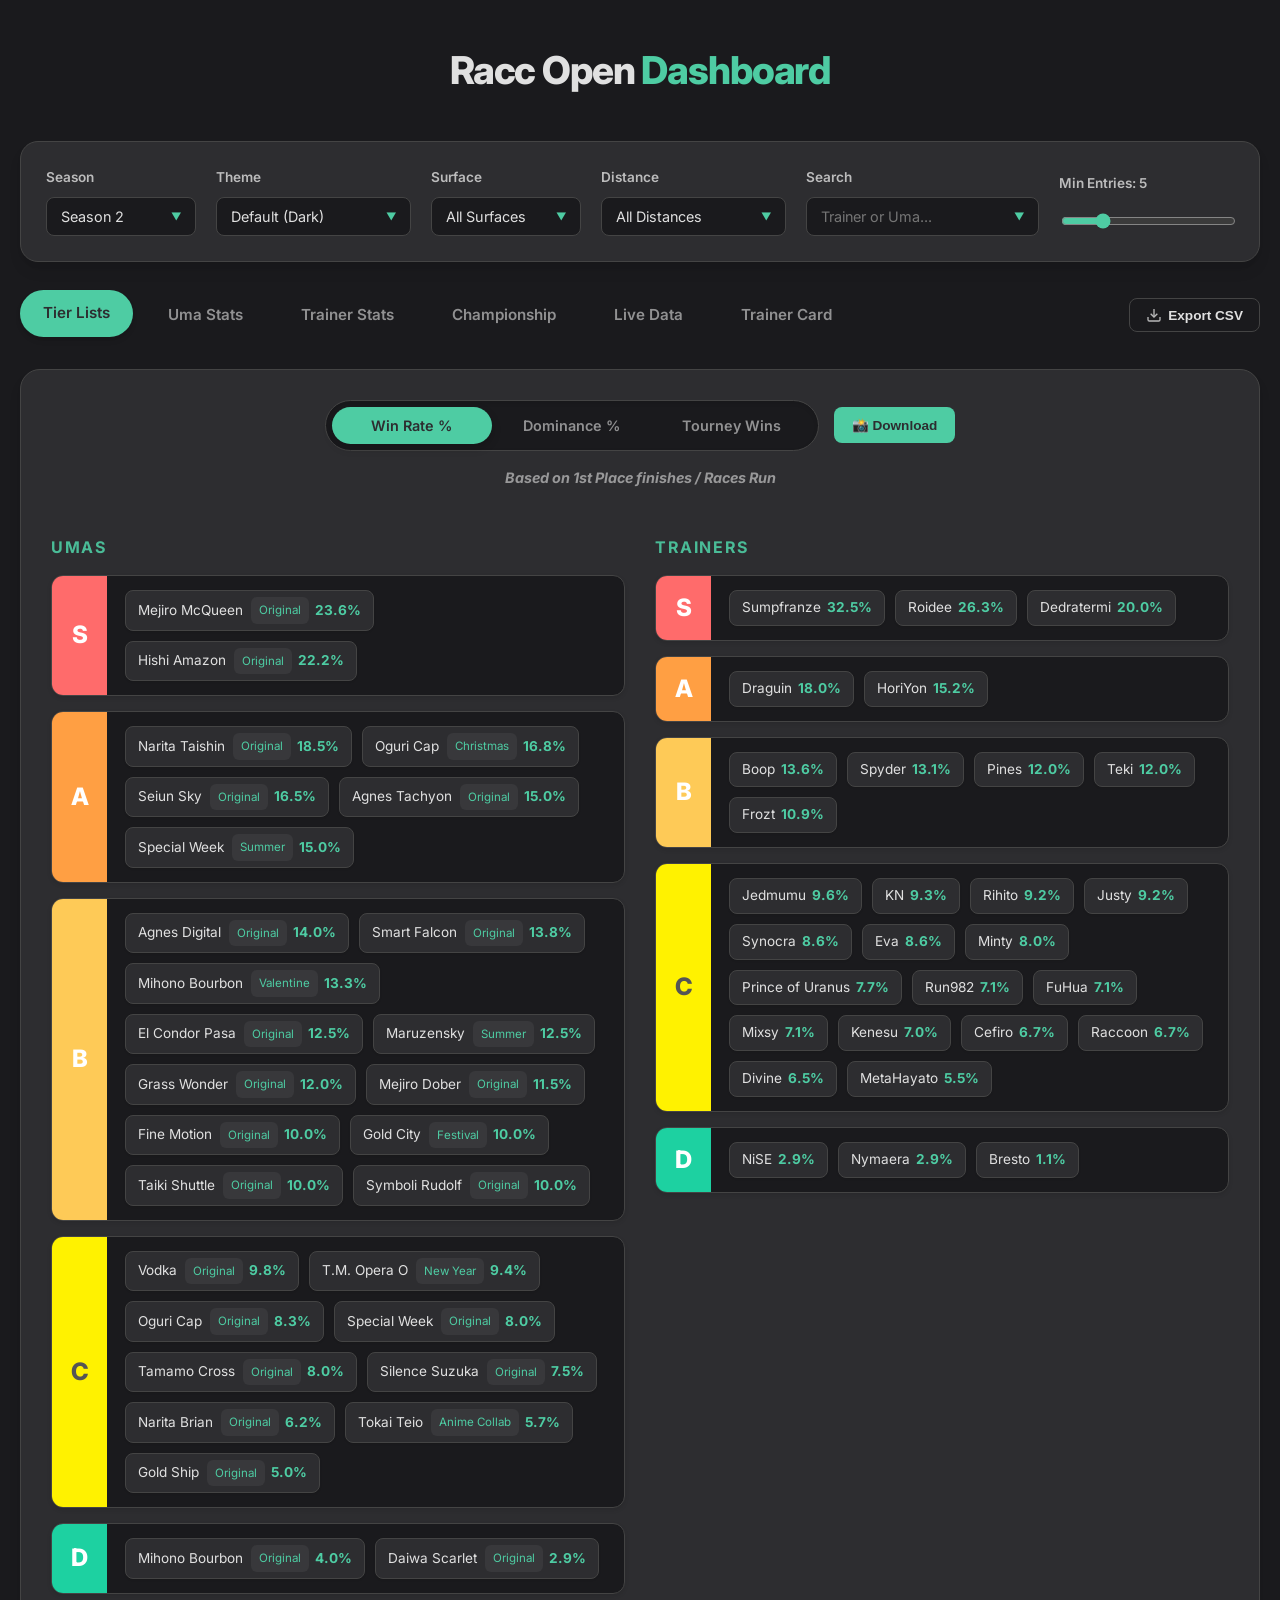
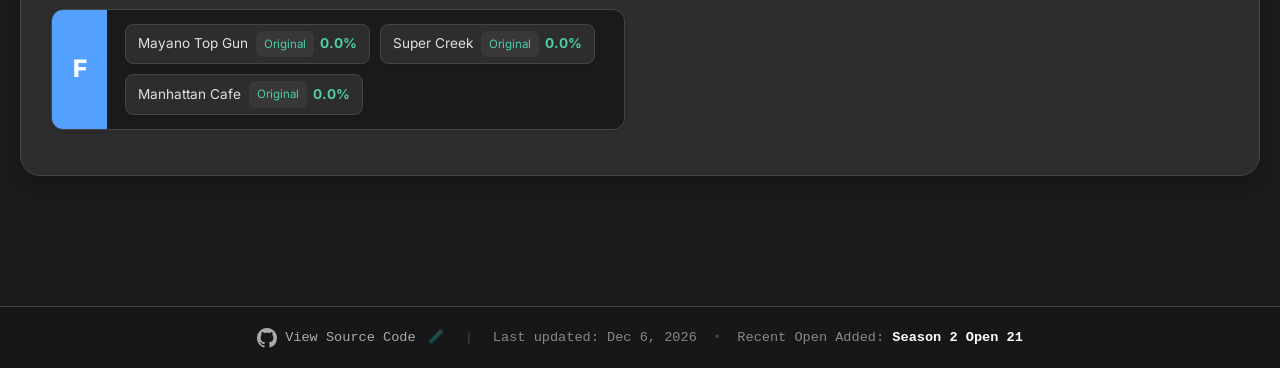
==== index.html @ 09146127 "refactor: hide ai summary button" ====
<!DOCTYPE html>
<html lang="en">
<head>
    <meta charset="UTF-8">
    <meta name="viewport" content="width=device-width, initial-scale=1.0">
    <title>Racc Open Analysis</title>
    <link rel="icon" type="image/png" href="icon.png">
    <link rel="preconnect" href="https://fonts.googleapis.com">
    <link rel="preconnect" href="https://fonts.gstatic.com" crossorigin>
    <link href="https://fonts.googleapis.com/css2?family=Inter:wght@400;500;600;700&display=swap" rel="stylesheet">
    <link rel="stylesheet" href="style.css">
    
    <style>
        #main-footer {
            margin-top: 60px;
            padding: 20px 15px;
            border-top: 1px solid var(--border-color);
            background: rgba(0, 0, 0, 0.1);
            color: #888;
            font-family: monospace;
            font-size: 0.85rem;
        }
        .footer-content {
            display: flex;
            flex-direction: column;
            align-items: center;
            gap: 12px;
        }
        .github-link {
            text-decoration: none;
            color: #aaa;
            display: inline-flex;
            align-items: center;
            gap: 8px;
            transition: color 0.2s;
        }
        .github-link:hover { color: #fff; }
        .divider { color: #444; margin: 0 8px; }
        .secret-link { text-decoration: none; opacity: 0.3; transition: opacity 0.2s; }
        .secret-link:hover { opacity: 1; }
        @media (min-width: 600px) {
            .footer-content { flex-direction: row; justify-content: center; }
        }
    </style>
<script src="https://cdnjs.cloudflare.com/ajax/libs/html2canvas/1.4.1/html2canvas.min.js"></script>
</head>
<body>

<div class="container">
    <header class="app-header">
        <h1>Racc Open <span class="highlight">Dashboard</span></h1>
        <div class="header-decoration"></div>
    </header>
    
    <div class="controls">
        <div class="control-group">
            <label>Season</label>
            <div class="select-wrapper">
                <select id="seasonSelector" onchange="switchSeason()">
                    <option value="all">All Seasons</option>
                    <option value="s1">Season 1</option>
                    <option value="s2" selected>Season 2</option>
                </select>
            </div>
        </div>

        <div class="control-group">
            <label>Theme</label>
            <div class="select-wrapper">
                <select id="themeSelector" onchange="switchTheme()">
                <option value="">Default (Dark)</option>
                <option value="ram">Ram (Pink)</option>
                <option value="rem">Rem (Blue)</option>
                <option value="oguri">Oguri Cap (Ice Blue)</option>
                <option value="coffee">Coffee (Brown)</option>
                <option value="nice-nature">Nice Nature (Green/Red)</option>
                <option value="miku">Miku (Teal)</option>
                <option value="teto">Teto (Red)</option>
                <option value="macchiato">Macchiato (Purple)</option>
                <option value="hina">Hina (Violet)</option>
                <option value="manga">Manga (B&W)</option>
                <option value="succubus">Succubus (Dark/Pink)</option>
                </select>
            </div>
        </div>
        <div class="control-group">
            <label>Surface</label>
            <div class="select-wrapper">
                <select id="surfaceFilter" onchange="updateData()">
                    <option value="All">All Surfaces</option>
                    <option value="Turf">Turf</option>
                    <option value="Dirt">Dirt</option>
                </select>
            </div>
        </div>
        <div class="control-group">
            <label>Distance</label>
            <div class="select-wrapper">
                <select id="lengthFilter" onchange="updateData()">
                    <option value="All">All Distances</option>
                    <option value="Short">Short (≤1400m)</option>
                    <option value="Mile">Mile (1401-1800m)</option>
                    <option value="Medium">Medium (1801-2400m)</option>
                    <option value="Long">Long (>2400m)</option>
                </select>
            </div>
        </div>

        <div class="control-group" style="flex: 2;">
            <label>Search</label>
            <div class="select-wrapper">
                <input type="text" id="searchInput" onkeyup="updateData(); renderStatsTable();" placeholder="Trainer or Uma..." style="width: 100%; padding: 10px 14px; background-color: var(--bg-color); color: var(--text-color); border: 1px solid var(--border-color); border-radius: 8px; font-family: inherit; box-sizing: border-box; font-size: 0.9rem;">
            </div>
        </div>
        
        <div class="control-group slider-group" style="flex: 1.5;">
            <label>Min Entries: <span id="minEntriesVal">5</span></label>
            <div class="slider-container" style="padding-top: 8px;">
                <input type="range" id="minEntries" min="1" max="20" value="5" oninput="updateData()">
            </div>
        </div>
    </div>

    <div class="tabs">
        <div style="display: flex; gap: 12px; flex-wrap: wrap;">
            <div class="tab active" onclick="switchTab('tier-lists')">Tier Lists</div>
            <div class="tab" onclick="switchTab('uma-stats')">Uma Stats</div>
            <div class="tab" onclick="switchTab('trainer-stats')">Trainer Stats</div>
            <div class="tab" onclick="switchTab('championship')">Championship</div>
            <div class="tab" onclick="switchTab('live-data')">Live Data</div>
            <div class="tab" onclick="switchTab('trainer-card')">Trainer Card</div>
        </div>
        <button onclick="exportCurrentTableToCSV()" class="copy-btn" style="height: fit-content; padding: 8px 16px; font-weight: 600;">
            <svg width="16" height="16" viewBox="0 0 24 24" fill="none" stroke="currentColor" stroke-width="2"><path d="M21 15v4a2 2 0 0 1-2 2H5a2 2 0 0 1-2-2v-4"></path><polyline points="7 10 12 15 17 10"></polyline><line x1="12" y1="15" x2="12" y2="3"></line></svg>
            Export CSV
        </button>
    </div>

    <div id="tier-lists" class="view-section active">
        <div class="card" id="tierListCard" style="position: relative;">
            <div class="tier-switch-wrapper" style="flex-wrap: wrap; gap: 15px; align-items: center; margin-bottom: 30px;">
                <div class="tier-switch" style="margin: 0; flex: 1; min-width: 250px; max-width: 480px;">
                    <div class="glider" id="tierGlider"></div>
                    <button class="switch-option active" onclick="setTierView(0)">Win Rate %</button>
                    <button class="switch-option" onclick="setTierView(1)">Dominance %</button>
                    <button class="switch-option" onclick="setTierView(2)">Tourney Wins</button>
                </div>
                <button data-html2canvas-ignore="true" onclick="downloadTierList()" class="copy-btn" style="background: var(--accent-color); color: var(--card-bg); font-weight: bold; border: none; padding: 10px 18px; font-size: 0.85rem; height: fit-content;">
                    📸 Download
                </button>
            </div>

            <div class="tier-view active" id="view-wr">
                <h3 class="tier-subhead">Based on 1st Place finishes / Races Run</h3>
                <div class="grid-container">
                    <div>
                        <h3 class="section-title">Umas</h3>
                        <div id="umaTierListWR"></div>
                    </div>
                    <div>
                        <h3 class="section-title">Trainers</h3>
                        <div id="trainerTierListWR"></div>
                    </div>
                </div>
            </div>

            <div class="tier-view" id="view-dom">
                <h3 class="tier-subhead">Based on % of Opponents Beaten</h3>
                <div class="grid-container">
                    <div>
                        <h3 class="section-title">Umas</h3>
                        <div id="umaTierListDom"></div>
                    </div>
                    <div>
                        <h3 class="section-title">Trainers</h3>
                        <div id="trainerTierListDom"></div>
                    </div>
                </div>
            </div>

            <div class="tier-view" id="view-champ">
                <h3 class="tier-subhead">Based on Tournament Victories</h3>
                <div class="grid-container">
                    <div>
                        <h3 class="section-title">Umas</h3>
                        <div id="umaTierListChamp"></div>
                    </div>
                    <div>
                        <h3 class="section-title">Trainers</h3>
                        <div id="trainerTierListChamp"></div>
                    </div>
                </div>
            </div>
        </div>
    </div>

    <div id="uma-stats" class="view-section">
        <div class="card table-card">
            <h2 style="margin-bottom: 20px;">Uma Statistics</h2>
            <div class="table-wrapper">
                <table id="umaTable">
                <thead>
                    <tr>
                        <th onclick="sortTable('umaTable', 0)">Name</th>
                        <th onclick="sortTable('umaTable', 1, true)">Picks</th>
                        <th onclick="sortTable('umaTable', 2, true)">Pick Rate %</th> 
                        <th onclick="sortTable('umaTable', 3, true)">True Pick %</th>
                        <th onclick="sortTable('umaTable', 4, true)">Wins</th>
                        <th onclick="sortTable('umaTable', 5, true)">Win Rate %</th>
                        <th onclick="sortTable('umaTable', 6, true)">Dominance %</th>
                        <th onclick="sortTable('umaTable', 7, true)">Avg Rank</th>
                        <th onclick="sortTable('umaTable', 8)">Best Tourney</th>
                        <th onclick="sortTable('umaTable', 9, true)">Tourney Win %</th>
                        <th onclick="sortTable('umaTable', 10, true)">Ban Rate</th>
                        <th onclick="sortTable('umaTable', 11, true)">Presence</th>
                    </tr>
                </thead>
                <tbody></tbody>
            </table>
            </div>
        </div>
    </div>

    <div id="trainer-stats" class="view-section">
        <div class="card table-card">
            <h2 style="margin-bottom: 20px;">Trainer Statistics</h2>
            <div class="table-wrapper">
               <table id="trainerTable">
                    <thead>
                        <tr>
                            <th onclick="sortTable('trainerTable', 0)">Trainer</th>
                            <th onclick="sortTable('trainerTable', 1, true)">Entries</th>
                            <th onclick="sortTable('trainerTable', 2, true)">Wins</th>
                            <th onclick="sortTable('trainerTable', 3, true)">Win Rate %</th>
                            <th onclick="sortTable('trainerTable', 4, true)">Dominance %</th> 
                            <th onclick="sortTable('trainerTable', 5, true)">Avg Rank</th>
                            <th onclick="sortTable('trainerTable', 6)">Best Tourney</th>
                            <th onclick="sortTable('trainerTable', 7, true)">Tourney Win %</th>
                            <th>Most Picked</th>
                            <th>Best Uma</th>
                        </tr>
                    </thead>
                    <tbody></tbody>
                </table>
            </div>
        </div>
    </div>

    <div id="championship" class="view-section">
        <div class="card table-card">
            <h2 style="margin-bottom: 20px;">🏆 Championship Standings</h2>
            <div class="table-wrapper">
                <table id="champTable" class="stats-table">
                    <thead>
                        <tr>
                            <th onclick="sortTable('champTable', 0, true)">Rank</th>
                            <th onclick="sortTable('champTable', 1)">Trainer</th>
                            <th onclick="sortTable('champTable', 2, true)">Races</th>
                            <th onclick="sortTable('champTable', 3, true)">Total Points</th>
                            <th onclick="sortTable('champTable', 4, true)">Avg Pts</th>
                        </tr>
                    </thead>
                    <tbody id="points-table-body">
                    </tbody>
                </table>
            </div>
        </div>
    </div>

    <div id="live-data" class="view-section">
        <div id="liveDataOutput">
            <div style="text-align:center; padding:30px; color:var(--text-color); opacity:0.7; font-size: 1rem;">
                Connecting to Firebase...
            </div>
        </div>
    </div>

    <div id="trainer-card" class="view-section">
        <div class="card" style="display: flex; flex-direction: column; align-items: center; gap: 20px;">
            <div style="display: flex; gap: 15px; align-items: center; width: 100%; justify-content: center; flex-wrap: wrap;">
                <label style="margin: 0; font-size: 0.95rem;">Select Trainer:</label>
                <div class="select-wrapper" style="min-width: 200px;">
                    <select id="cardTrainerSelector" onchange="updateTrainerCard()"></select>
                </div>
               <button onclick="downloadTrainerCard()" class="copy-btn" style="background: var(--accent-color); color: var(--card-bg); font-weight: bold; border: none; padding: 10px 20px; font-size: 0.9rem;">
                    📸 Download Card
                </button>
                <button onclick="generateAiScoutReport()" id="aiScoutBtn" class="copy-btn" style="display: none; background: #a855f7; color: #fff; font-weight: bold; border: none; padding: 10px 20px; font-size: 0.9rem;">
                    🤖 AI Scout Report
                </button>
            </div>

            <div id="captureCard" class="tc-container">
                <div class="tc-header">
                    <div id="tc-avatar" class="tc-avatar-placeholder" onclick="secretAiUnlock()"></div>
                    <div class="tc-title">
                        <h2 id="tc-name">Trainer Name</h2>
                        <div class="tc-subtitle">Racc Open Competitor</div>
                    </div>
                </div>

                <div id="tc-ai-report" style="display: none; background: rgba(168, 85, 247, 0.15); border-left: 4px solid #a855f7; padding: 15px; margin-bottom: 20px; border-radius: 0 8px 8px 0; font-size: 0.9rem; line-height: 1.5;">
    </div>
                
                <div class="tc-body">
                    <div class="tc-sidebar">
                        <div class="tc-stats-grid">
                            <div class="tc-stat-box">
                                <div class="tc-stat-label">Win Rate</div>
                                <div class="tc-stat-value" id="tc-wr">0.0%</div>
                            </div>
                            <div class="tc-stat-box">
                                <div class="tc-stat-label">Avg Rank</div>
                                <div class="tc-stat-value" id="tc-avg-pos">-</div>
                            </div>
                            <div class="tc-stat-box">
                                <div class="tc-stat-label">Dominance</div>
                                <div class="tc-stat-value" id="tc-dom">0.0%</div>
                            </div>
                            <div class="tc-stat-box">
                                <div class="tc-stat-label">Tourney Wins</div>
                                <div class="tc-stat-value" id="tc-twins">0</div>
                            </div>
                        </div>

                        <div class="tc-favorites">
                            <div class="tc-fav-item">
                                <span class="tc-stat-label">Ace (Most Wins)</span>
                                <div id="tc-ace" class="tc-fav-content">-</div>
                            </div>
                            <div class="tc-fav-item">
                                <span class="tc-stat-label">Favorite (Most Picked)</span>
                                <div id="tc-fav" class="tc-fav-content">-</div>
                            </div>
                        </div>
                    </div>

                    <div class="tc-lists">
                        <div class="tc-list-card">
                            <div class="tc-stat-label" style="font-size: 0.85rem; margin-bottom: 10px; color: var(--accent-color);">Top Performing Umas</div>
                            <div class="tc-list-header">
                                <span style="flex: 2;">Uma Used</span>
                                <span style="flex: 1; text-align: center;">Avg Rank</span>
                                <span style="flex: 1; text-align: center;">Avg Pts</span>
                                <span style="flex: 1; text-align: right;">Dom</span>
                            </div>
                            <div id="tc-umas-list"></div>
                        </div>

                        <div class="tc-list-card">
                            <div class="tc-stat-label" style="font-size: 0.85rem; margin-bottom: 10px; color: var(--accent-color);">Best Tournaments</div>
                            <div class="tc-list-header">
                                <span style="flex: 1.5;">Tourney</span>
                                <span style="flex: 1.5;">Uma(s)</span>
                                <span style="flex: 1; text-align: center;">Tot Pts</span>
                                <span style="flex: 1; text-align: right;">Dom</span>
                            </div>
                            <div id="tc-tourneys-list"></div>
                        </div>
                    </div>
                </div>

                <div class="tc-footer">
                    Racc Open • Season Stats
                </div>
            </div>
        </div>
    </div>
</div>

<footer id="main-footer">
    <div class="footer-content">
        <a href="https://github.com/darkred1145/racc-open-stats" target="_blank" class="github-link">
            <svg height="20" width="20" viewBox="0 0 16 16" fill="currentColor">
                <path d="M8 0C3.58 0 0 3.58 0 8c0 3.54 2.29 6.53 5.47 7.59.4.07.55-.17.55-.38 0-.19-.01-.82-.01-1.49-2.01.37-2.53-.49-2.69-.94-.09-.23-.48-.94-.82-1.13-.28-.15-.68-.52-.01-.53.63-.01 1.08.58 1.23.82.72 1.21 1.87.87 2.33.66.07-.52.28-.87.51-1.07-1.78-.2-3.64-.89-3.64-3.95 0-.87.31-1.59.82-2.15-.08-.2-.36-1.02.08-2.12 0 0 .67-.21 2.2.82.64-.18 1.32-.27 2-.27.68 0 1.36.09 2 .27 1.53-1.04 2.2-.82 2.2-.82.44 1.1.16 1.92.08 2.12.51.56.82 1.27.82 2.15 0 3.07-1.87 3.75-3.65 3.95.29.25.54.73.54 1.48 0 1.07-.01 1.93-.01 2.2 0 .21.15.46.55.38A8.013 8.013 0 0016 8c0-4.42-3.58-8-8-8z"></path>
            </svg>
            <span>View Source Code</span>
        </a>
        <a href="teambuilder.html" class="secret-link" title="Secret Lab">🧪</a>
        <span class="divider">|</span>
        <div class="footer-info">
            <span id="lastUpdated">Loading date...</span>
            <span class="divider">•</span>
            <span id="recentOpen"></span>
        </div>
    </div>
</footer>

<script>
    const repoOwner = "darkred1145";
    const repoName = "racc-open-stats";
    const recentOpenName = "Season 2 Open 21"; 
    document.getElementById("recentOpen").innerHTML = `Recent Open Added: <span style="color: #fff; font-weight: bold;">${recentOpenName}</span>`;

    async function fetchLastCommitDate() {
        const footerDateEl = document.getElementById("lastUpdated");
        try {
            const response = await fetch(`https://api.github.com/repos/${repoOwner}/${repoName}/commits?per_page=1`);
            if (!response.ok) throw new Error("GitHub API Limit or Network Error");
            const data = await response.json();
            const commitDate = new Date(data[0].commit.author.date);
            const dateStr = commitDate.toLocaleDateString(undefined, { year: 'numeric', month: 'short', day: 'numeric' });
            footerDateEl.innerText = `Last updated: ${dateStr}`;
        } catch (error) {
            console.warn("Could not fetch GitHub date, using fallback.", error);
            const docDate = new Date(document.lastModified);
            footerDateEl.innerText = `Last updated: ${docDate.toLocaleDateString(undefined, { year: 'numeric', month: 'short', day: 'numeric' })}`;
        }
    }
    fetchLastCommitDate();
</script>

<script src="data.js"></script>
<script src="data_s2.js"></script>
<script src="release_data.js"></script>
<script src="script.js"></script>
<script type="module" src="dataFetch.js"></script>

</body>
</html>
---- style.css ----
:root {
    /* Default Theme (Dark Green/Grey - Original) */
    color-scheme: dark;
    --bg-color: #1a1a1d;
    --card-bg: #2d2d30;
    --text-color: #e0e0e0;
    --accent-color: #4ecca3;
    --secondary-color: #393e46;
    --border-color: #444;
    --hover-bg: rgba(255, 255, 255, 0.05);
    --shadow-sm: 0 2px 4px rgba(0,0,0,0.1);
    --shadow-md: 0 4px 6px -1px rgba(0, 0, 0, 0.1), 0 2px 4px -1px rgba(0, 0, 0, 0.06);
    --shadow-lg: 0 10px 15px -3px rgba(0, 0, 0, 0.1), 0 4px 6px -2px rgba(0, 0, 0, 0.05);
}

/* Themes... */
[data-theme="ram"] { color-scheme: light; --bg-color: #fff1f2; --card-bg: #ffffff; --text-color: #881337; --accent-color: #f43f5e; --secondary-color: #ffe4e6; --border-color: #fecdd3; --hover-bg: rgba(244, 63, 94, 0.05); }
[data-theme="rem"] { color-scheme: light; --bg-color: #f0f9ff; --card-bg: #ffffff; --text-color: #0c4a6e; --accent-color: #0ea5e9; --secondary-color: #e0f2fe; --border-color: #bae6fd; --hover-bg: rgba(14, 165, 233, 0.05); }
[data-theme="oguri"] { color-scheme: light; --bg-color: #eef2f6; --card-bg: #ffffff; --text-color: #374151; --accent-color: #3b82f6; --secondary-color: #dbeafe; --border-color: #cbd5e1; --hover-bg: rgba(59, 130, 246, 0.05); }
[data-theme="coffee"] { color-scheme: light; --bg-color: #fdf6e3; --card-bg: #fffbf0; --text-color: #432818; --accent-color: #9c6644; --secondary-color: #eee8d5; --border-color: #e6ccb2; --hover-bg: rgba(156, 102, 68, 0.05); }
[data-theme="nice-nature"] { color-scheme: dark; --bg-color: #261e1b; --card-bg: #362b26; --text-color: #f3f3f3; --accent-color: #69c10c; --secondary-color: #4a1a1a; --border-color: #ff0000; --hover-bg: rgba(105, 193, 12, 0.15); }
[data-theme="miku"] { color-scheme: dark; --bg-color: #111827; --card-bg: #1f2937; --text-color: #ccfbf1; --accent-color: #2dd4bf; --secondary-color: #134e4a; --border-color: #2d5e56; --hover-bg: rgba(45, 212, 191, 0.05); }
[data-theme="teto"] { color-scheme: dark; --bg-color: #1c1917; --card-bg: #292524; --text-color: #ffe4e6; --accent-color: #e11d48; --secondary-color: #450a0a; --border-color: #881337; --hover-bg: rgba(225, 29, 72, 0.05); }
[data-theme="macchiato"] { color-scheme: dark; --bg-color: #24273a; --card-bg: #1e2030; --text-color: #cad3f5; --accent-color: #c6a0f6; --secondary-color: #363a4f; --border-color: #494d64; --hover-bg: rgba(198, 160, 246, 0.05); }
[data-theme="hina"] { color-scheme: dark; --bg-color: #1e1b4b; --card-bg: #312e81; --text-color: #faf5ff; --accent-color: #c084fc; --secondary-color: #4c1d95; --border-color: #6d28d9; --hover-bg: rgba(192, 132, 252, 0.05); }
[data-theme="manga"] { color-scheme: light; --bg-color: #ffffff; --card-bg: #ffffff; --text-color: #000000; --accent-color: #000000; --secondary-color: #f0f0f0; --border-color: #000000; --hover-bg: rgba(0, 0, 0, 0.08); --shadow-sm: 2px 2px 0px rgba(0,0,0,1); --shadow-md: 4px 4px 0px rgba(0,0,0,1); --shadow-lg: 6px 6px 0px rgba(0,0,0,1); }
[data-theme="succubus"] { color-scheme: dark; --bg-color: #111111; --card-bg: #1f1f1f; --text-color: #f5f5f5; --accent-color: #ed2553; --secondary-color: #2d2d2d; --border-color: #333333; --hover-bg: rgba(237, 37, 83, 0.1); }

/* --- BASE STYLES --- */
body {
    font-family: 'Inter', system-ui, -apple-system, sans-serif;
    background-color: var(--bg-color);
    color: var(--text-color);
    margin: 0;
    padding: 0;
    min-height: 100vh;
    transition: background-color 0.4s ease, color 0.4s ease;
    -webkit-font-smoothing: antialiased;
    line-height: 1.6;
}

.container { 
    max-width: 1240px; 
    margin: 0 auto; 
    padding: 40px 20px;
}

/* Header */
.app-header {
    text-align: center;
    margin-bottom: 40px;
}

h1 { 
    color: var(--text-color); 
    font-weight: 800;
    font-size: 2.4rem;
    margin: 0 0 8px 0;
    letter-spacing: -0.03em;
}

h1 .highlight { color: var(--accent-color); }
h2 { color: var(--text-color); font-weight: 700; margin-top: 0; font-size: 1.5rem; }
.section-title { color: var(--accent-color); font-size: 1rem; text-transform: uppercase; letter-spacing: 0.1em; margin-bottom: 15px; opacity: 0.9; }

/* Controls */
.controls {
    background: var(--card-bg);
    padding: 25px;
    border-radius: 18px;
    margin-bottom: 30px;
    display: flex;
    gap: 20px;
    flex-wrap: wrap;
    align-items: flex-end;
    border: 1px solid var(--border-color);
    box-shadow: var(--shadow-lg);
}

.control-group { display: flex; flex-direction: column; min-width: 150px; }
.slider-group { flex: 1; max-width: 280px; }
label { margin-bottom: 8px; font-weight: 600; font-size: 0.85rem; color: var(--text-color); opacity: 0.8; }

.select-wrapper { position: relative; }
.select-wrapper::after {
    content: "▼"; font-size: 0.65rem; position: absolute; right: 14px; top: 50%; transform: translateY(-50%); pointer-events: none; color: var(--accent-color);
}
select {
    width: 100%; padding: 10px 14px; appearance: none; background-color: var(--bg-color); color: var(--text-color); border: 1px solid var(--border-color); border-radius: 8px; font-family: inherit; font-size: 0.9rem; cursor: pointer; transition: all 0.2s;
}
select:hover { border-color: var(--accent-color); }
select:focus { outline: none; border-color: var(--accent-color); box-shadow: 0 0 0 3px var(--hover-bg); }
input[type=range] { width: 100%; accent-color: var(--accent-color); cursor: pointer; }

/* Tabs */
.tabs { display: flex; justify-content: space-between; align-items: center; margin-bottom: 30px; border: none; flex-wrap: wrap; gap: 15px; }
.tab { padding: 10px 22px; cursor: pointer; background: transparent; border: 1px solid transparent; border-radius: 50px; font-weight: 600; font-size: 0.95rem; color: var(--text-color); opacity: 0.6; transition: all 0.3s ease; }
.tab:hover { opacity: 1; background: var(--hover-bg); }
.tab.active { opacity: 1; background: var(--accent-color); color: var(--card-bg); box-shadow: var(--shadow-md); transform: translateY(-2px); }

/* View Sections & Cards */
.view-section { display: none; animation: fadeScale 0.4s ease; }
.view-section.active { display: block; }
@keyframes fadeScale { from { opacity: 0; transform: scale(0.99); } to { opacity: 1; transform: scale(1); } }

.card { background: var(--card-bg); padding: 30px; border-radius: 20px; box-shadow: var(--shadow-lg); border: 1px solid var(--border-color); margin-bottom: 30px; }
.grid-container { display: grid; grid-template-columns: repeat(auto-fit, minmax(350px, 1fr)); gap: 30px; }

/* Tables */
.table-wrapper { overflow-x: auto; border-radius: 12px; border: 1px solid var(--border-color); margin-top: 15px; }
table { width: 100%; border-collapse: collapse; font-size: 0.9rem; white-space: nowrap; }
th, td { padding: 16px 20px; text-align: left; border-bottom: 1px solid var(--border-color); vertical-align: middle; }
th { background-color: var(--bg-color); position: sticky; top: 0; font-weight: 700; text-transform: uppercase; font-size: 0.75rem; letter-spacing: 0.05em; color: var(--accent-color); z-index: 10; }
th:hover { background-color: var(--secondary-color); cursor: pointer; }
tr { transition: background-color 0.2s; }
tr:hover { background-color: var(--hover-bg); }
tr:last-child td { border-bottom: none; }

.variant-tag { font-size: 0.85em; padding: 4px 8px; border-radius: 6px; background: var(--hover-bg); color: var(--accent-color); margin-left: 8px; }
.stat-badge { display: inline-block; padding: 4px 8px; border-radius: 10px; background: var(--secondary-color); color: var(--text-color); font-size: 0.8em; font-weight: 600; margin-left: 8px; }
.win-badge { color: #ffd700; background: rgba(255, 215, 0, 0.15); }

/* --- TIER LIST SWITCHER --- */
.tier-switch-wrapper { display: flex; justify-content: center; margin-bottom: 35px; }
.tier-switch { position: relative; display: flex; background-color: var(--bg-color); border-radius: 50px; padding: 6px; box-shadow: inset 0 2px 4px rgba(0,0,0,0.1); border: 1px solid var(--border-color); min-width: 280px; max-width: 480px; width: 100%; }
.switch-option { position: relative; z-index: 2; background: none; border: none; padding: 10px 0; font-size: 0.9rem; font-weight: 600; color: var(--text-color); cursor: pointer; transition: color 0.3s; opacity: 0.6; flex: 1; text-align: center; font-family: inherit; }
.switch-option.active { color: var(--card-bg); opacity: 1; }
.glider { position: absolute; top: 6px; left: 6px; height: calc(100% - 12px); width: calc((100% - 12px) / 3); background-color: var(--accent-color); border-radius: 40px; z-index: 1; transition: transform 0.3s cubic-bezier(0.25, 0.8, 0.25, 1); box-shadow: 0 4px 10px rgba(0,0,0,0.2); }

/* --- TIER VIEW ANIMATION --- */
.tier-view { display: none; opacity: 0; transform: translateY(10px); transition: opacity 0.4s ease, transform 0.4s ease; }
.tier-view.active { display: block; opacity: 1; transform: translateY(0); }
.tier-subhead { text-align: center; margin-top: -15px; margin-bottom: 30px; font-size: 0.9rem; color: var(--text-color); opacity: 0.6; font-style: italic; }

/* --- TIER ROWS STYLING --- */
.tier-row { display: flex; align-items: stretch; margin-bottom: 15px; border-radius: 12px; overflow: hidden; background: var(--bg-color); border: 1px solid var(--border-color); box-shadow: var(--shadow-sm); transition: transform 0.2s; }
.tier-row:hover { transform: translateX(4px); border-color: var(--accent-color); }
.tier-label { width: 55px; display: flex; align-items: center; justify-content: center; font-weight: 800; font-size: 1.5em; color: rgba(0,0,0,0.5); flex-shrink: 0; }
.tier-content { flex-grow: 1; padding: 14px 18px; display: flex; flex-wrap: wrap; gap: 10px; align-items: center; }
.tier-item { background: var(--card-bg); padding: 6px 12px; border-radius: 8px; font-size: 0.85rem; border: 1px solid var(--border-color); color: var(--text-color); box-shadow: 0 1px 2px rgba(0,0,0,0.1); white-space: nowrap; display: flex; align-items: center; gap: 6px; }
.tier-item b { color: var(--accent-color); }

.tier-S { background-color: #ff6b6b; color: #fff !important; }
.tier-A { background-color: #ff9f43; color: #fff !important; }
.tier-B { background-color: #feca57; color: #fff !important; }
.tier-C { background-color: #fff200; color: #555 !important; }
.tier-D { background-color: #1dd1a1; color: #fff !important; }
.tier-F { background-color: #54a0ff; color: #fff !important; }

/* --- LIVE DATA STYLING --- */
.live-tourney-card { background: var(--card-bg); border-radius: 16px; padding: 25px; margin-bottom: 25px; border: 1px solid var(--border-color); box-shadow: var(--shadow-md); animation: fadeIn 0.5s ease; }
.live-header { display: flex; justify-content: space-between; align-items: center; border-bottom: 1px solid var(--border-color); padding-bottom: 15px; margin-bottom: 15px; }
.live-header h2 { margin: 0; font-size: 1.5rem; color: var(--accent-color); }
.live-badge { padding: 5px 12px; border-radius: 16px; font-size: 0.75rem; font-weight: 700; letter-spacing: 0.05em; }
.status-active { background: rgba(46, 204, 113, 0.2); color: #2ecc71; border: 1px solid #2ecc71; }
.status-completed { background: rgba(149, 165, 166, 0.2); color: #95a5a6; border: 1px solid #7f8c8d; }
.live-meta { display: flex; gap: 20px; font-size: 0.9rem; color: var(--text-color); margin-bottom: 20px; }
.live-table { width: 100%; border-collapse: collapse; }
.live-table th { background: var(--bg-color); position: static; }
.live-table td { vertical-align: middle; padding: 12px; }
.live-results-grid { display: grid; grid-template-columns: repeat(auto-fit, minmax(180px, 1fr)); gap: 12px; }
.live-result-row { display: flex; align-items: center; background: var(--bg-color); padding: 8px 12px; border-radius: 8px; border: 1px solid var(--border-color); font-size: 0.85rem; }
.lr-rank { width: 22px; font-weight: bold; opacity: 0.6; }
.lr-name { flex: 1; font-weight: 600; }
.lr-uma { font-size: 0.85em; opacity: 0.6; margin-left: 6px; }

.copy-btn { background: var(--bg-color); border: 1px solid var(--border-color); color: var(--text-color); padding: 6px 14px; border-radius: 8px; cursor: pointer; display: flex; align-items: center; gap: 6px; font-size: 0.85rem; transition: all 0.2s; }
.copy-btn:hover { background: var(--hover-bg); border-color: var(--accent-color); color: var(--accent-color); }
.copy-btn svg { opacity: 0.8; }

/* --- ICON & IMAGE STYLING --- */
.char-icon { width: 44px; height: 44px; border-radius: 50%; object-fit: cover; margin-right: 12px; border: 1px solid var(--border-color); background-color: var(--card-bg); flex-shrink: 0; box-shadow: 0 2px 6px rgba(0,0,0,0.2); }
.name-cell { display: flex; align-items: center; white-space: nowrap; }

::-webkit-scrollbar { width: 10px; height: 10px; }
::-webkit-scrollbar-track { background: var(--bg-color); }
::-webkit-scrollbar-thumb { background: var(--secondary-color); border-radius: 5px; border: 2px solid var(--bg-color); }
::-webkit-scrollbar-thumb:hover { background: var(--accent-color); }

@media (max-width: 768px) {
    .container { padding: 25px 15px; }
    .controls { flex-direction: column; align-items: stretch; gap: 15px; }
    .tier-switch { min-width: 100%; max-width: 100%; }
    .switch-option { padding: 8px 0; font-size: 0.85rem; }
    .grid-container { grid-template-columns: 1fr; }
    .tabs { flex-wrap: nowrap; overflow-x: auto; justify-content: flex-start; padding-bottom: 8px; }
    .tab { white-space: nowrap; flex-shrink: 0; }
    .tc-body { flex-direction: column; }
}

/* --- NEW LANDSCAPE TRAINER CARD STYLING --- */
.tc-container {
    background: linear-gradient(135deg, var(--card-bg) 0%, var(--bg-color) 100%);
    border: 2px solid var(--border-color);
    border-radius: 20px;
    width: 100%;
    max-width: 880px; /* Widened for Landscape layout */
    padding: 30px;
    box-shadow: 0 10px 30px rgba(0,0,0,0.2);
    position: relative;
    overflow: hidden;
    color: var(--text-color);
}
.tc-container::before { content: ''; position: absolute; top: 0; left: 0; right: 0; height: 6px; background: var(--accent-color); }

.tc-header { display: flex; align-items: center; gap: 20px; margin-bottom: 25px; border-bottom: 1px solid var(--border-color); padding-bottom: 20px; }
.tc-avatar-placeholder img { width: 72px; height: 72px; border-radius: 50%; border: 3px solid var(--accent-color); object-fit: cover; background: var(--bg-color); }
.tc-title h2 { margin: 0; font-size: 1.8rem; color: var(--text-color); line-height: 1.2; }
.tc-subtitle { font-size: 0.85rem; color: var(--accent-color); text-transform: uppercase; letter-spacing: 0.15em; font-weight: 700; margin-top: 4px; }

/* Side-by-Side Body Layout */
.tc-body { display: flex; gap: 20px; margin-bottom: 15px; align-items: stretch; }
.tc-sidebar { flex: 1; display: flex; flex-direction: column; gap: 15px; }
.tc-lists { flex: 1.4; display: flex; flex-direction: column; gap: 15px; }

/* Left Sidebar Stats */
.tc-stats-grid { display: grid; grid-template-columns: repeat(2, 1fr); gap: 15px; }
.tc-stat-box { background: rgba(0,0,0,0.15); padding: 14px; border-radius: 12px; border: 1px solid var(--border-color); text-align: center; }
.tc-stat-label { font-size: 0.75rem; text-transform: uppercase; letter-spacing: 0.05em; opacity: 0.7; margin-bottom: 6px; font-weight: 600; }
.tc-stat-value { font-size: 1.3rem; font-weight: 800; color: var(--accent-color); }

.tc-favorites { display: flex; flex-direction: column; gap: 12px; flex-grow: 1; justify-content: space-evenly; }
.tc-fav-item { background: var(--hover-bg); padding: 14px 18px; border-radius: 10px; border-left: 4px solid var(--accent-color); }
.tc-fav-content { font-weight: 600; font-size: 1.1rem; display: flex; align-items: center; gap: 10px; margin-top: 5px; }

/* Right Lists (Umas / Tourneys) */
.tc-list-card { background: rgba(0,0,0,0.15); border-radius: 12px; padding: 15px 20px; border: 1px solid var(--border-color); flex: 1; display: flex; flex-direction: column; }
.tc-list-header { display: flex; font-size: 0.7rem; text-transform: uppercase; opacity: 0.6; margin-bottom: 8px; font-weight: bold; border-bottom: 1px solid var(--border-color); padding-bottom: 5px; letter-spacing: 0.05em; }
.tc-list-item { display: flex; align-items: center; padding: 8px 0; border-bottom: 1px dashed var(--border-color); font-size: 0.85rem; }
.tc-list-item:last-child { border-bottom: none; padding-bottom: 0; }

.tc-footer { text-align: center; font-size: 0.75rem; opacity: 0.5; font-family: monospace; margin-top: 15px; letter-spacing: 0.05em; }
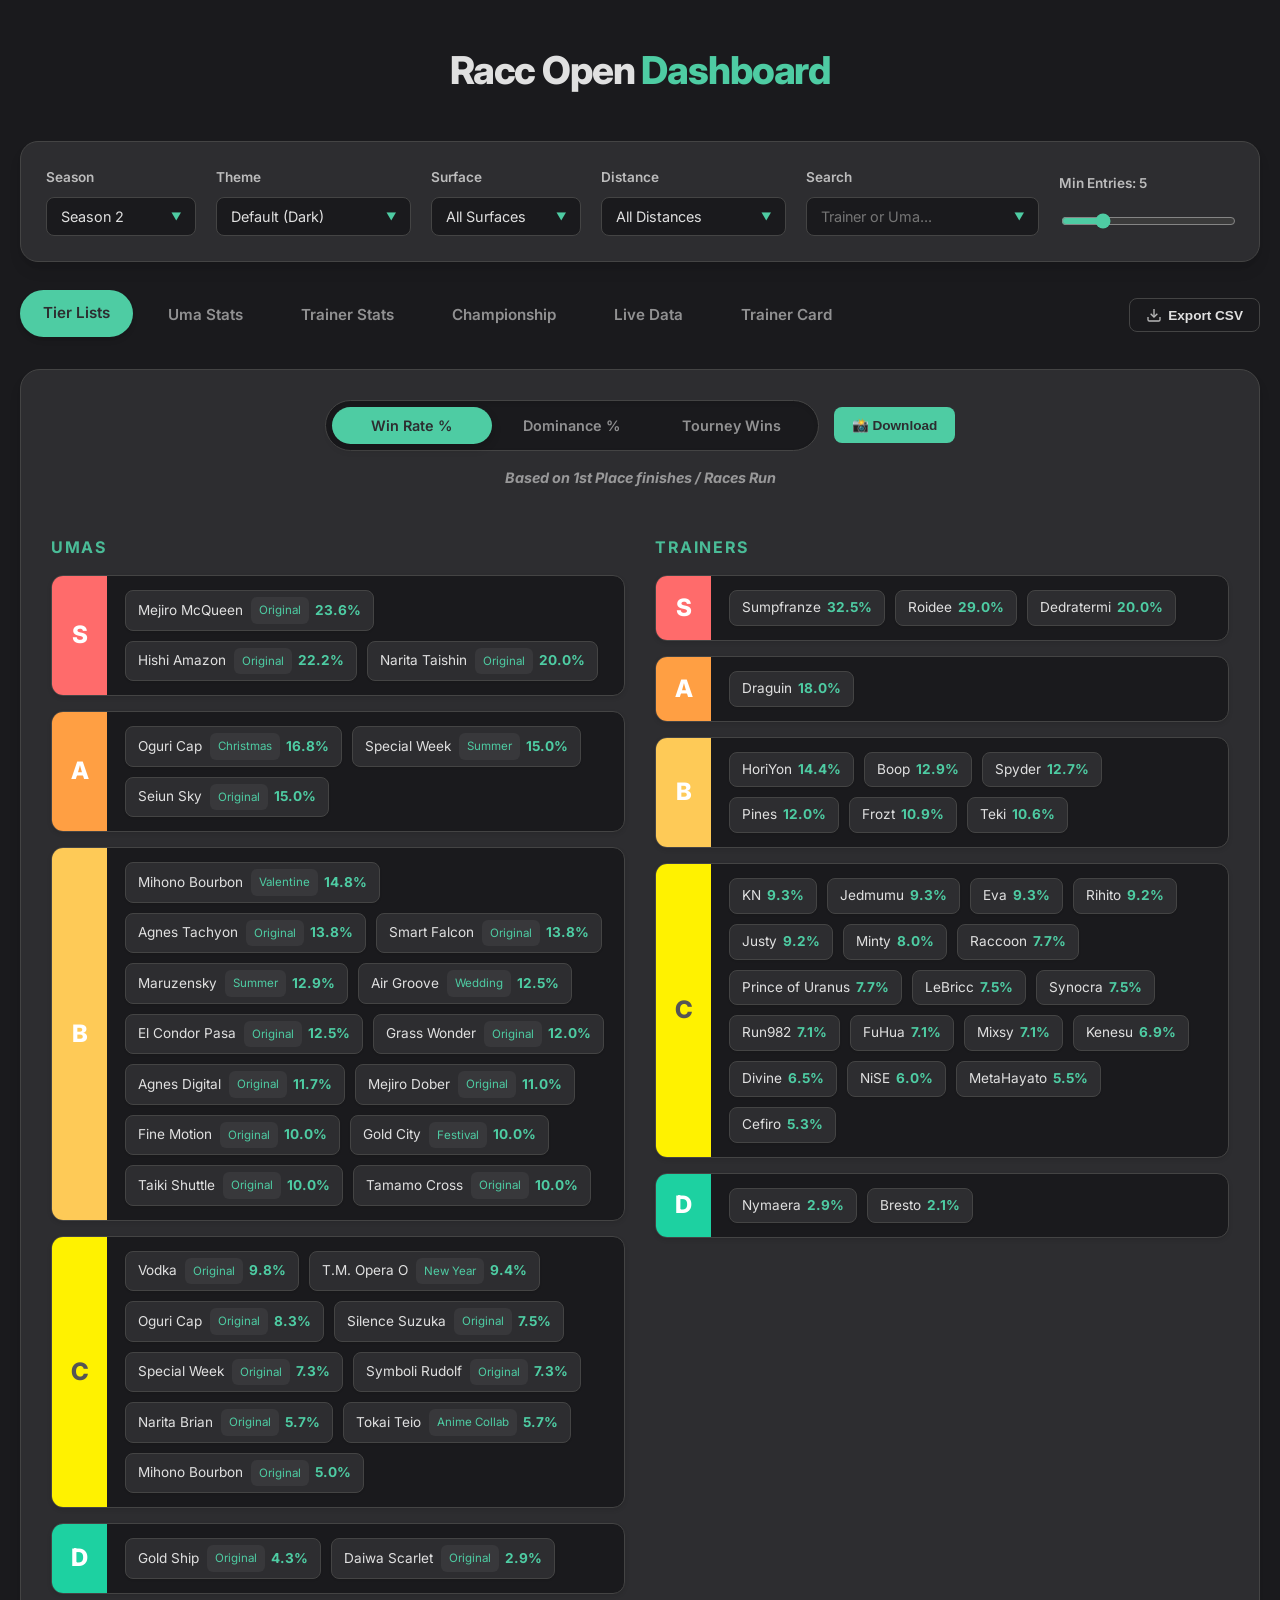
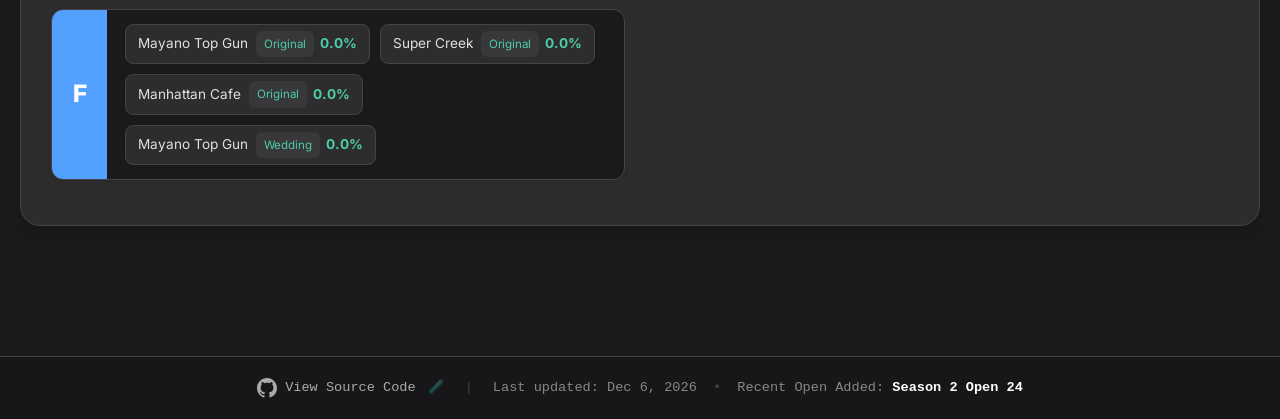
==== commit 19a4fe94: "refactor: added s2 open 22-24 data" ====
--- a/index.html
+++ b/index.html
@@ -389,7 +389,7 @@
 <script>
     const repoOwner = "darkred1145";
     const repoName = "racc-open-stats";
-    const recentOpenName = "Season 2 Open 21"; 
+    const recentOpenName = "Season 2 Open 24"; 
     document.getElementById("recentOpen").innerHTML = `Recent Open Added: <span style="color: #fff; font-weight: bold;">${recentOpenName}</span>`;
 
     async function fetchLastCommitDate() {
@@ -422,3 +422,4 @@
 
 
 
+
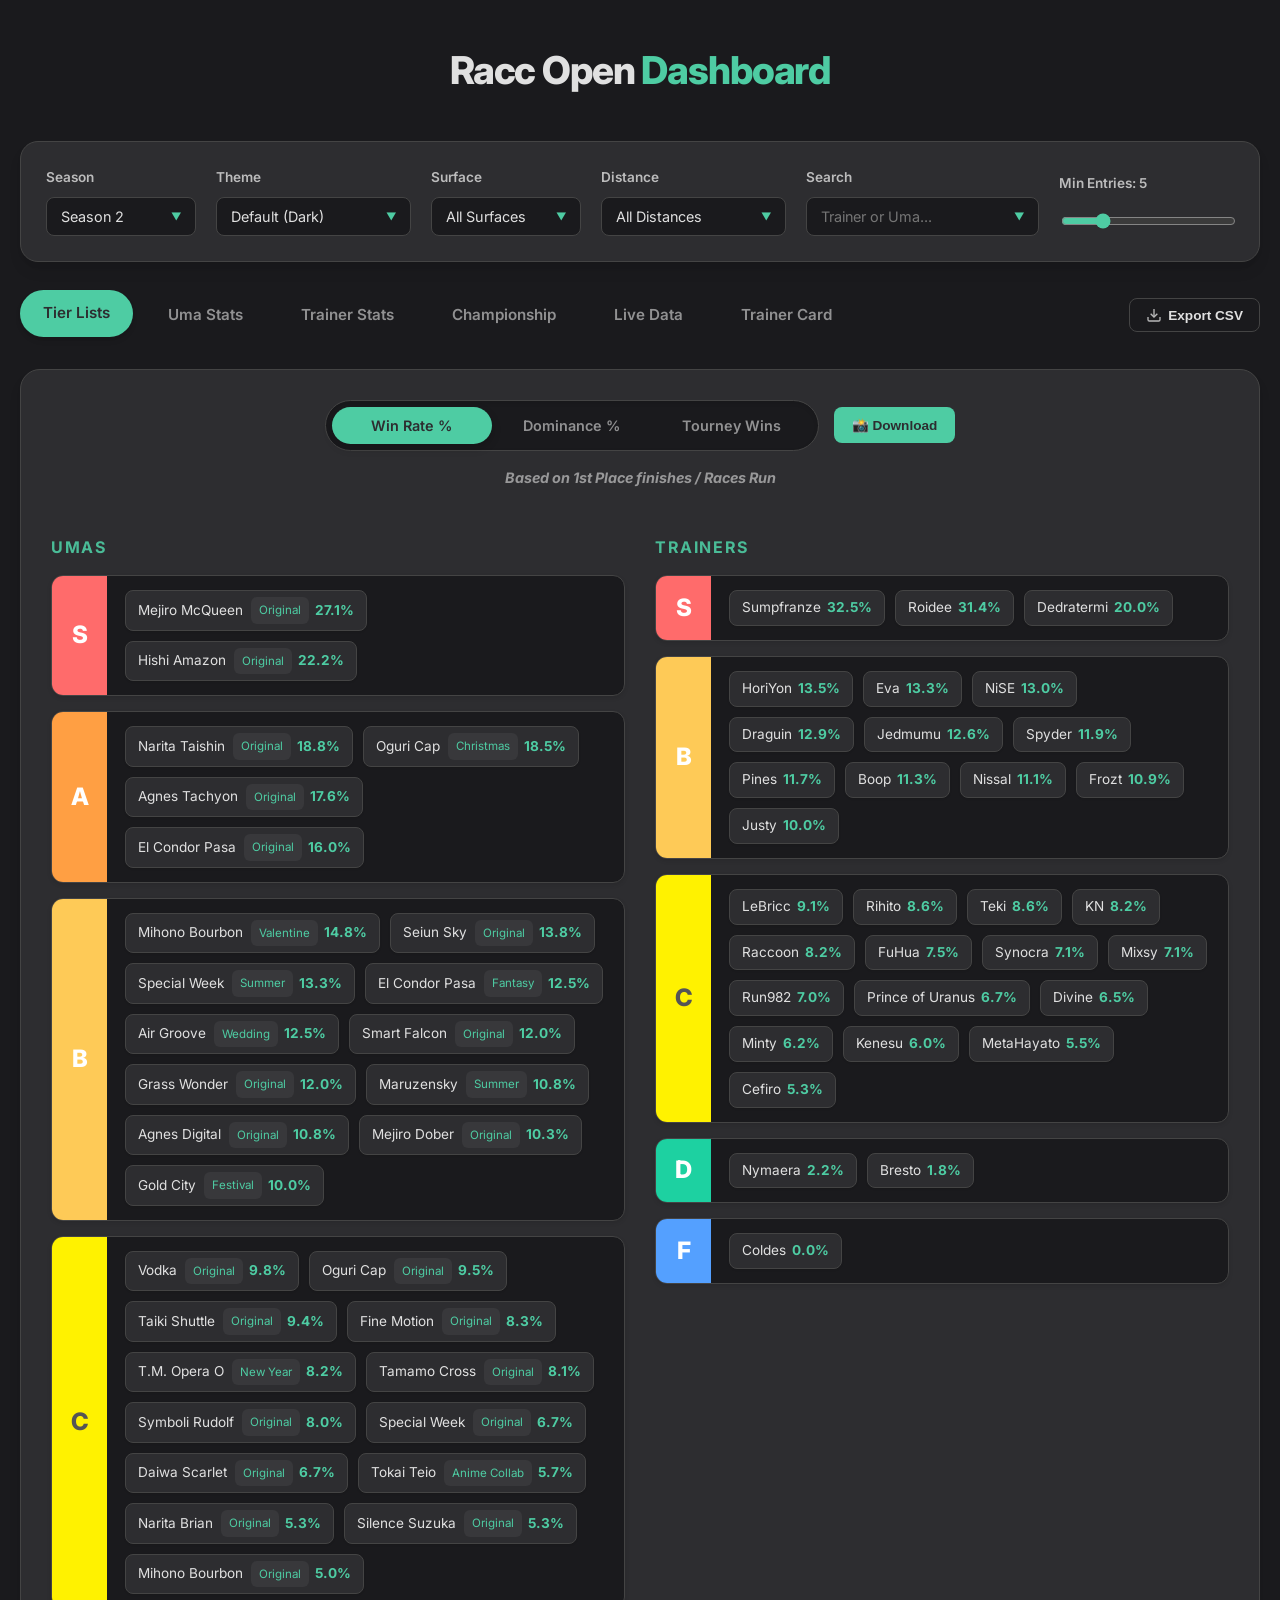
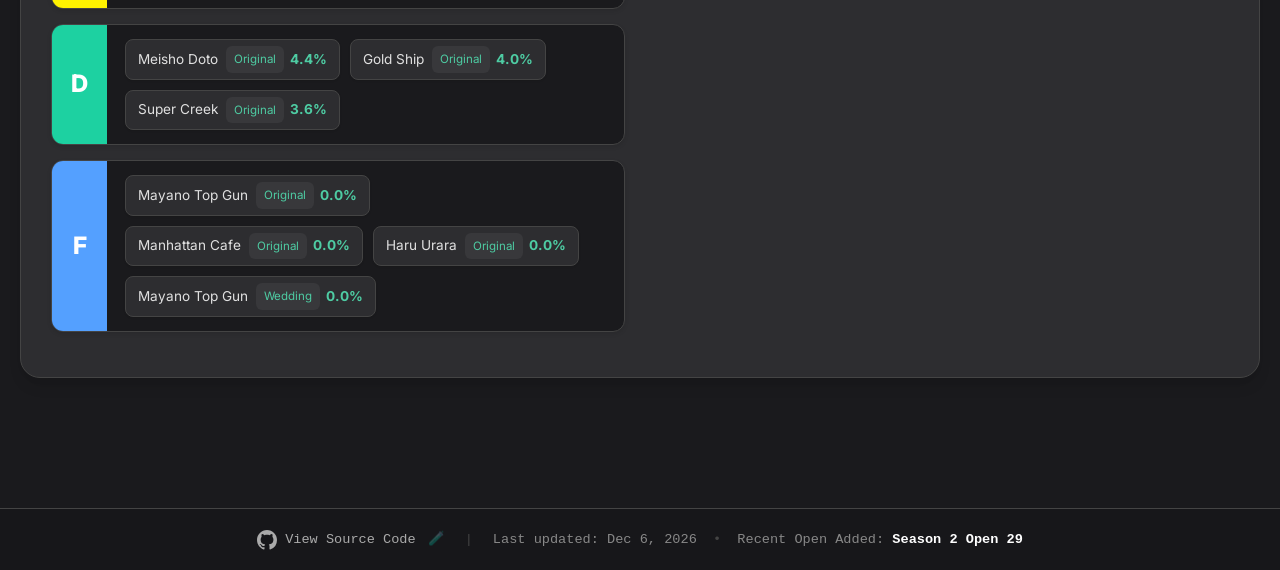
==== commit 1ee39ade: "refactor: changed recent open to season 2 open 29" ====
--- a/index.html
+++ b/index.html
@@ -207,12 +207,14 @@
                         <th onclick="sortTable('umaTable', 3, true)">True Pick %</th>
                         <th onclick="sortTable('umaTable', 4, true)">Wins</th>
                         <th onclick="sortTable('umaTable', 5, true)">Win Rate %</th>
-                        <th onclick="sortTable('umaTable', 6, true)">Dominance %</th>
-                        <th onclick="sortTable('umaTable', 7, true)">Avg Rank</th>
-                        <th onclick="sortTable('umaTable', 8)">Best Tourney</th>
-                        <th onclick="sortTable('umaTable', 9, true)">Tourney Win %</th>
-                        <th onclick="sortTable('umaTable', 10, true)">Ban Rate</th>
-                        <th onclick="sortTable('umaTable', 11, true)">Presence</th>
+                        <th onclick="sortTable('umaTable', 6, true)">Top 3 %</th>
+                        <th onclick="sortTable('umaTable', 7, true)">Dominance %</th>
+                        <th onclick="sortTable('umaTable', 8, true)">Avg Rank</th>
+                        <th onclick="sortTable('umaTable', 9, true)">Typical Finish</th>
+                        <th onclick="sortTable('umaTable', 10)">Best Tourney</th>
+                        <th onclick="sortTable('umaTable', 11, true)">Tourney Win %</th>
+                        <th onclick="sortTable('umaTable', 12, true)">Ban Rate</th>
+                        <th onclick="sortTable('umaTable', 13, true)">Presence</th>
                     </tr>
                 </thead>
                 <tbody></tbody>
@@ -232,10 +234,12 @@
                             <th onclick="sortTable('trainerTable', 1, true)">Entries</th>
                             <th onclick="sortTable('trainerTable', 2, true)">Wins</th>
                             <th onclick="sortTable('trainerTable', 3, true)">Win Rate %</th>
-                            <th onclick="sortTable('trainerTable', 4, true)">Dominance %</th> 
-                            <th onclick="sortTable('trainerTable', 5, true)">Avg Rank</th>
-                            <th onclick="sortTable('trainerTable', 6)">Best Tourney</th>
-                            <th onclick="sortTable('trainerTable', 7, true)">Tourney Win %</th>
+                            <th onclick="sortTable('trainerTable', 4, true)">Top 3 %</th>
+                            <th onclick="sortTable('trainerTable', 5, true)">Dominance %</th>
+                            <th onclick="sortTable('trainerTable', 6, true)">Avg Rank</th>
+                            <th onclick="sortTable('trainerTable', 7, true)">Typical Finish</th>
+                            <th onclick="sortTable('trainerTable', 8)">Best Tourney</th>
+                            <th onclick="sortTable('trainerTable', 9, true)">Tourney Win %</th>
                             <th>Most Picked</th>
                             <th>Best Uma</th>
                         </tr>
@@ -313,6 +317,10 @@
                                 <div class="tc-stat-label">Avg Rank</div>
                                 <div class="tc-stat-value" id="tc-avg-pos">-</div>
                             </div>
+                           <div class="tc-stat-box">
+                                <div class="tc-stat-label">Typical Finish</div>
+                                <div class="tc-stat-value" id="tc-volatility" style="color: #f59e0b;">-</div>
+                            </div>
                             <div class="tc-stat-box">
                                 <div class="tc-stat-label">Dominance</div>
                                 <div class="tc-stat-value" id="tc-dom">0.0%</div>
@@ -389,7 +397,7 @@
 <script>
     const repoOwner = "darkred1145";
     const repoName = "racc-open-stats";
-    const recentOpenName = "Season 2 Open 24"; 
+    const recentOpenName = "Season 2 Open 29"; 
     document.getElementById("recentOpen").innerHTML = `Recent Open Added: <span style="color: #fff; font-weight: bold;">${recentOpenName}</span>`;
 
     async function fetchLastCommitDate() {
@@ -420,6 +428,3 @@
 </html>
 
 
-
-
-
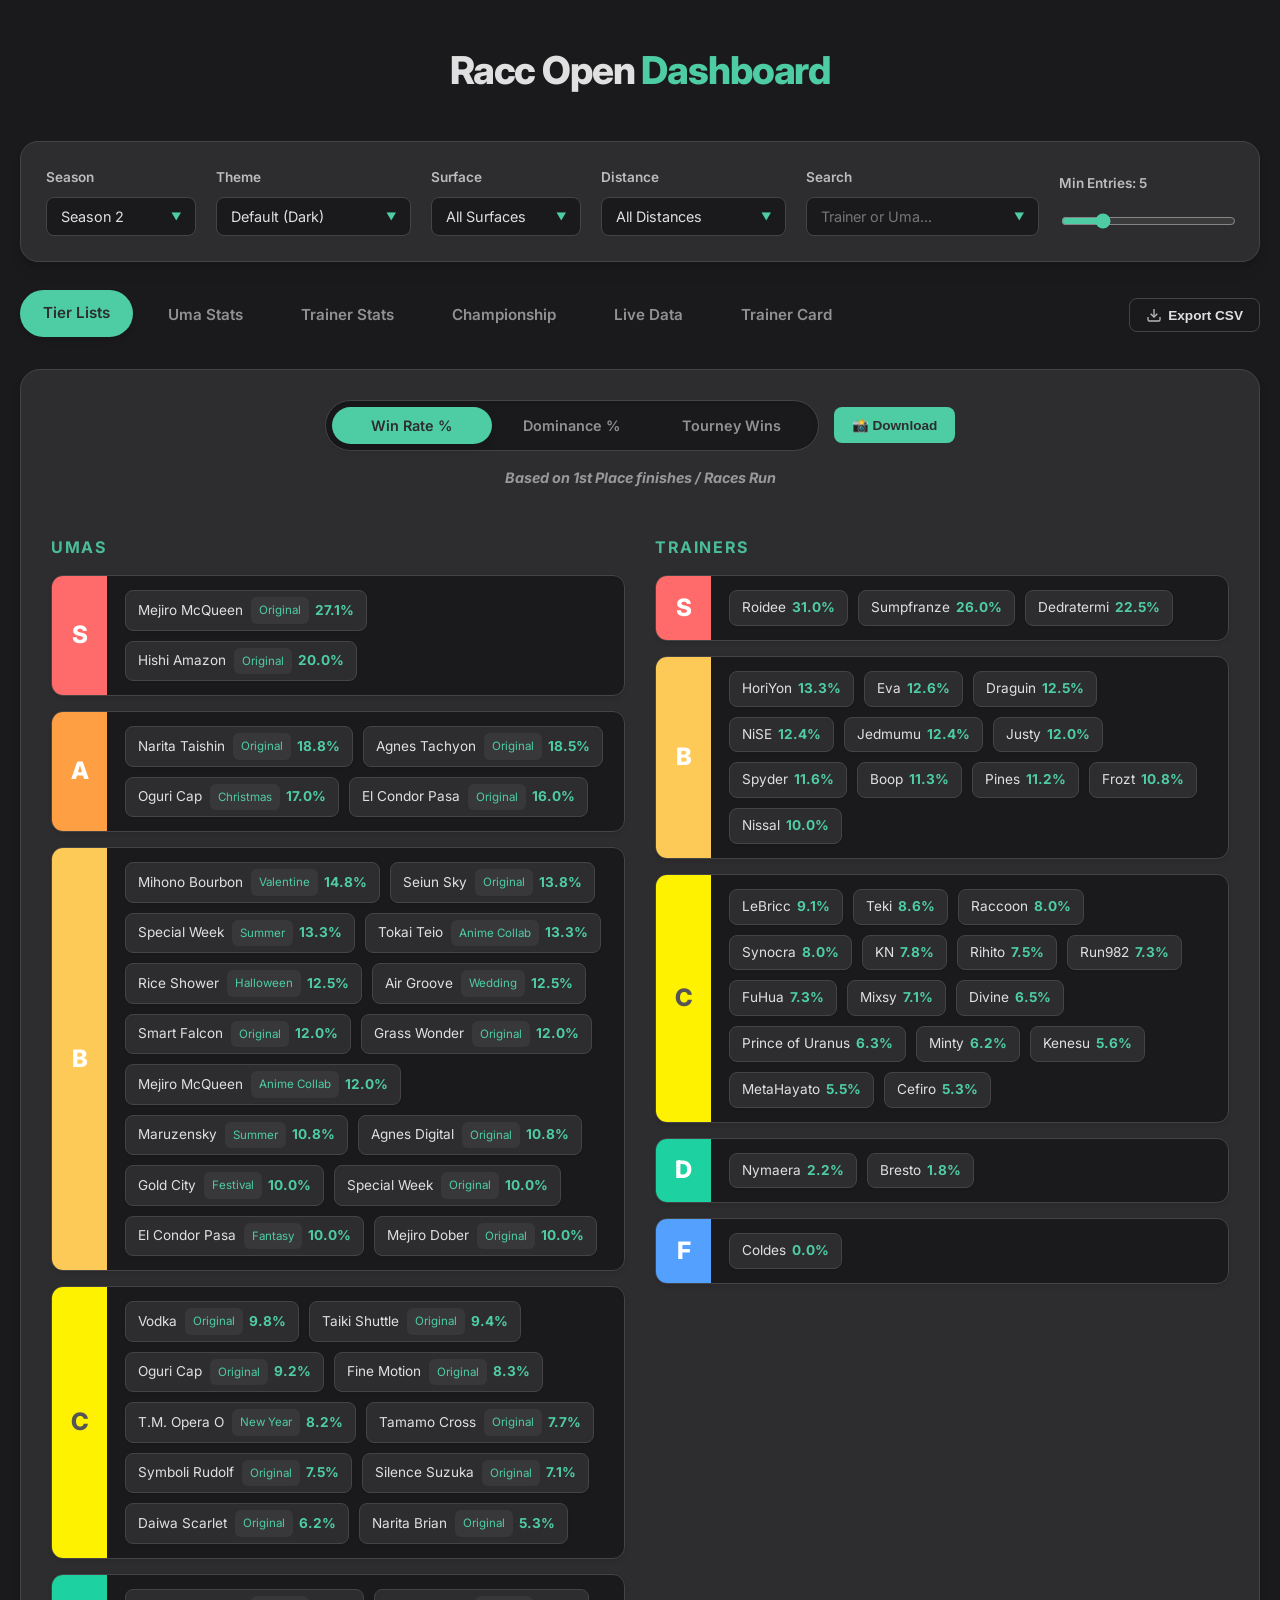
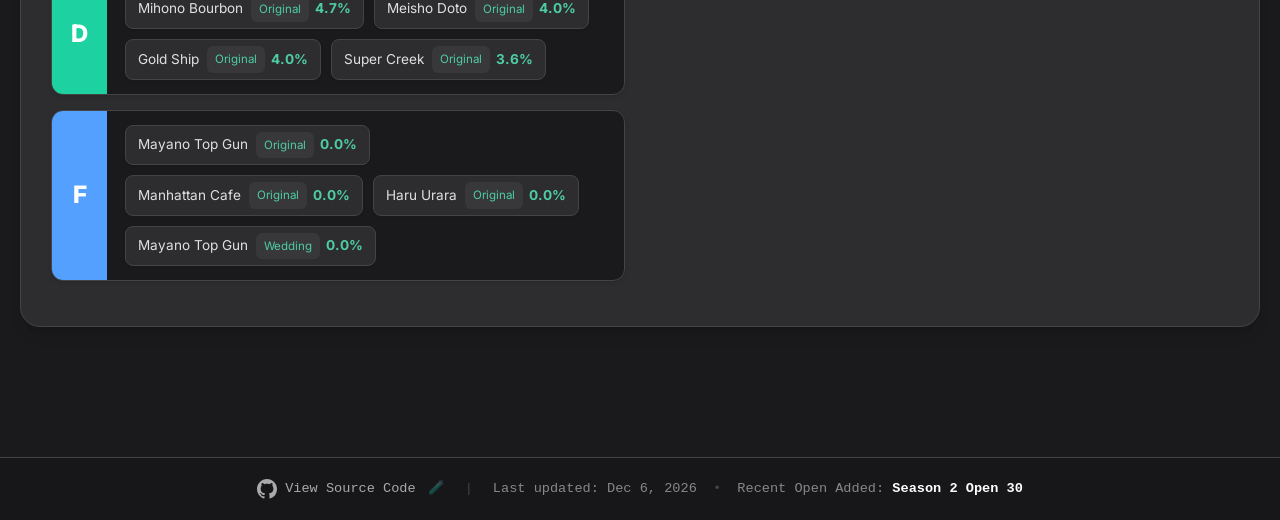
==== commit dff656fe: "refactor: changed recent open to season 2 open 30" ====
--- a/index.html
+++ b/index.html
@@ -397,7 +397,7 @@
 <script>
     const repoOwner = "darkred1145";
     const repoName = "racc-open-stats";
-    const recentOpenName = "Season 2 Open 29"; 
+    const recentOpenName = "Season 2 Open 30"; 
     document.getElementById("recentOpen").innerHTML = `Recent Open Added: <span style="color: #fff; font-weight: bold;">${recentOpenName}</span>`;
 
     async function fetchLastCommitDate() {
@@ -426,5 +426,3 @@
 
 </body>
 </html>
-
-
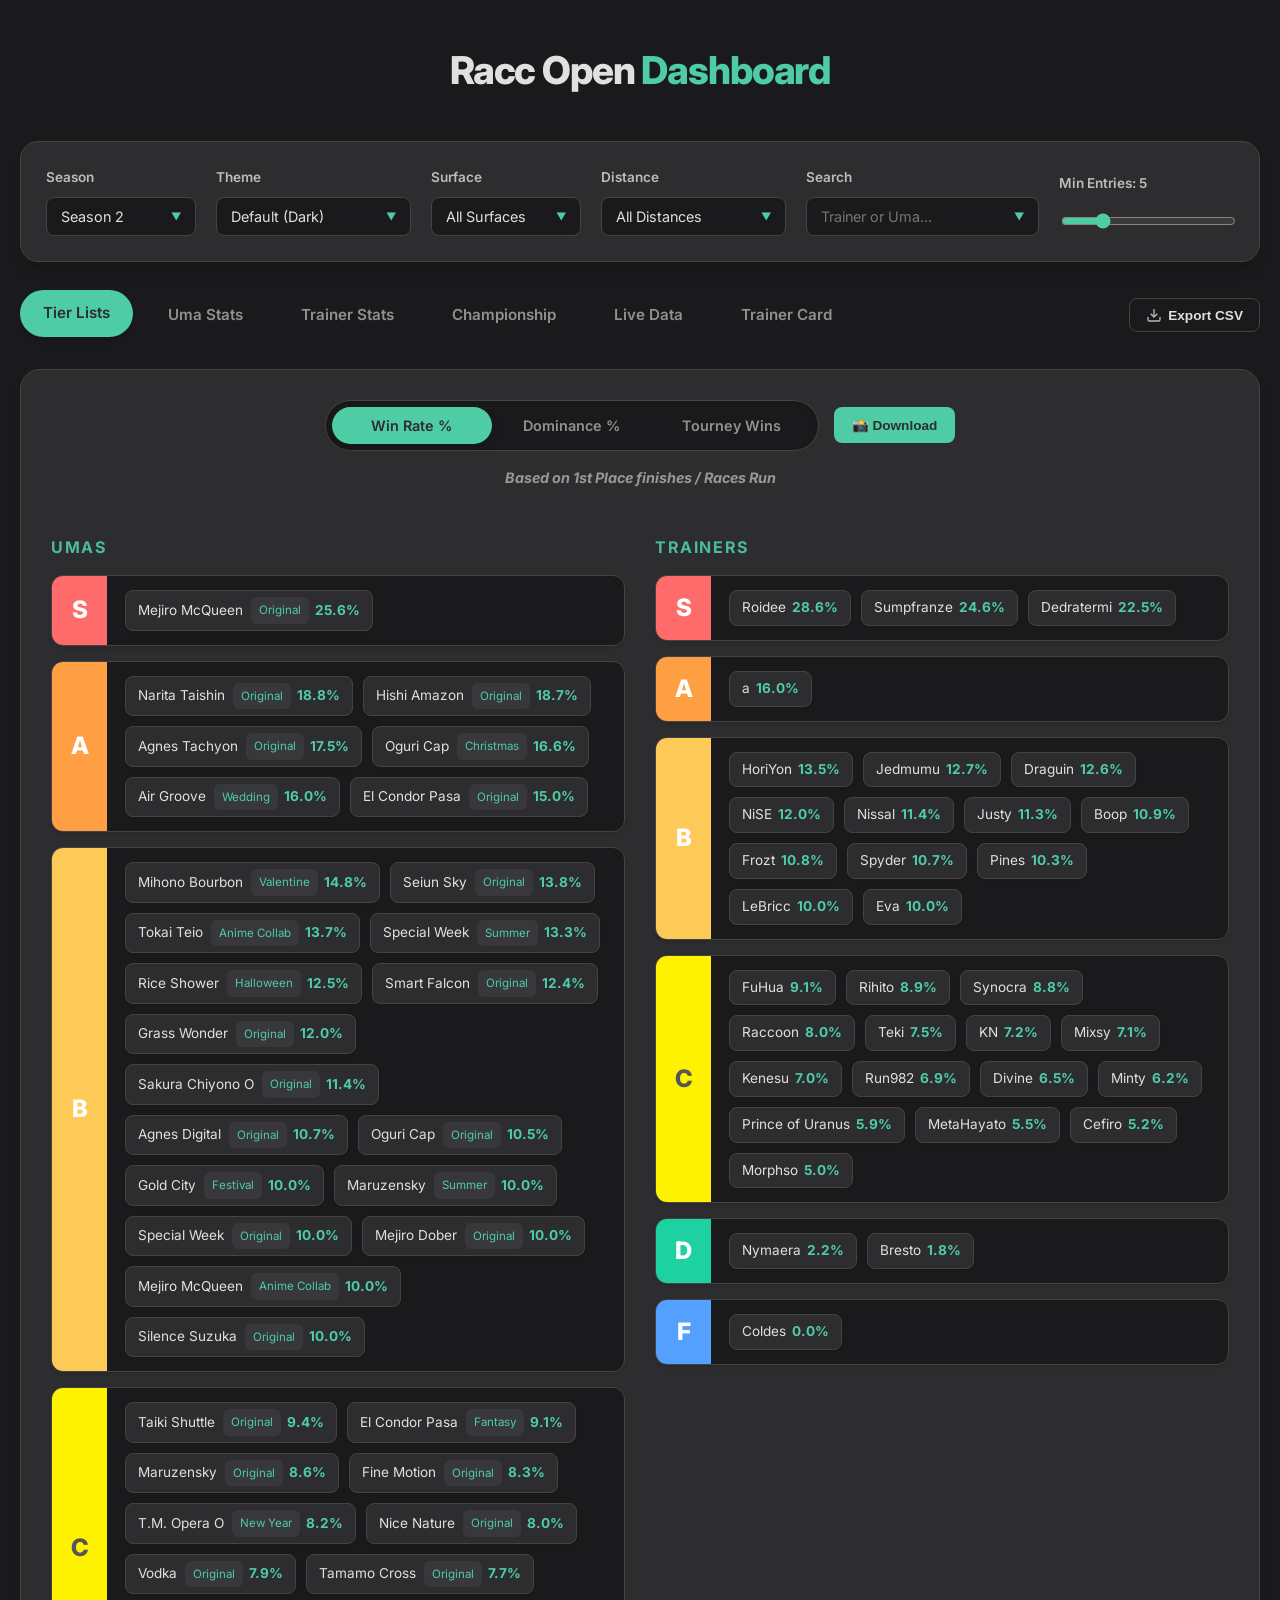
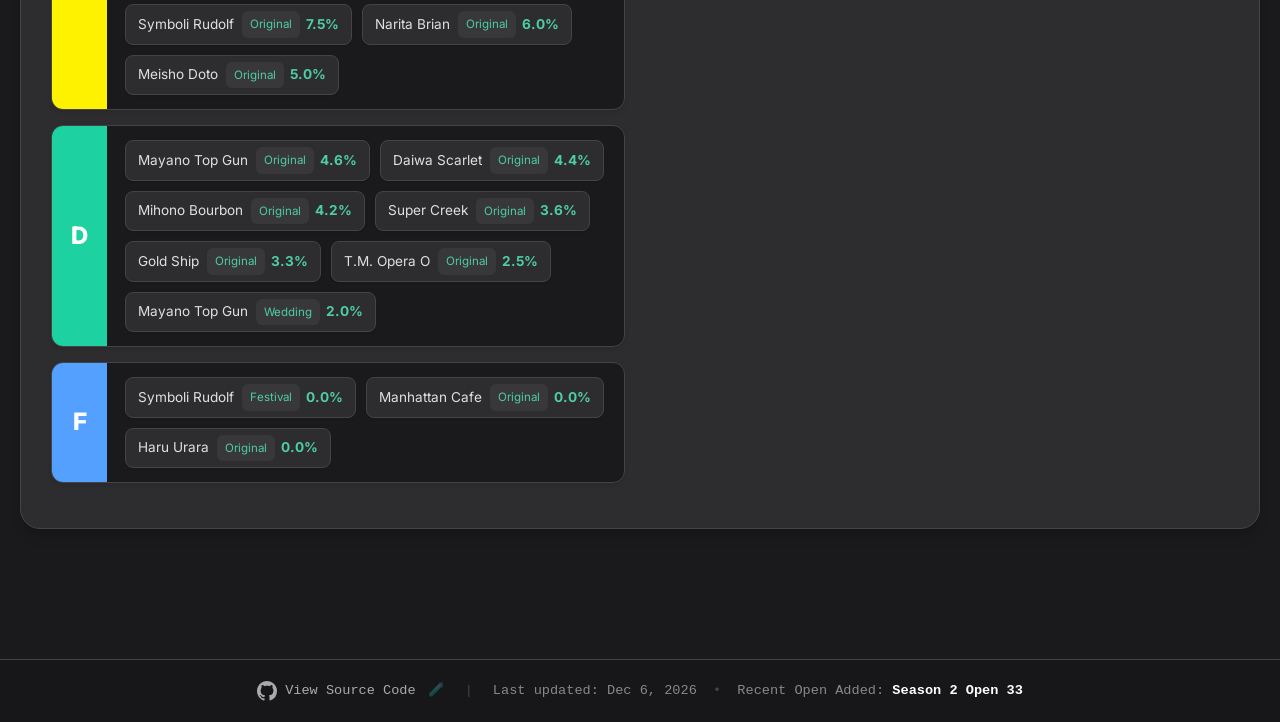
==== commit 2063e57e: "refactor: changed recent open to season 2 open 33" ====
--- a/index.html
+++ b/index.html
@@ -397,7 +397,7 @@
 <script>
     const repoOwner = "darkred1145";
     const repoName = "racc-open-stats";
-    const recentOpenName = "Season 2 Open 30"; 
+    const recentOpenName = "Season 2 Open 33"; 
     document.getElementById("recentOpen").innerHTML = `Recent Open Added: <span style="color: #fff; font-weight: bold;">${recentOpenName}</span>`;
 
     async function fetchLastCommitDate() {
@@ -426,3 +426,4 @@
 
 </body>
 </html>
+
